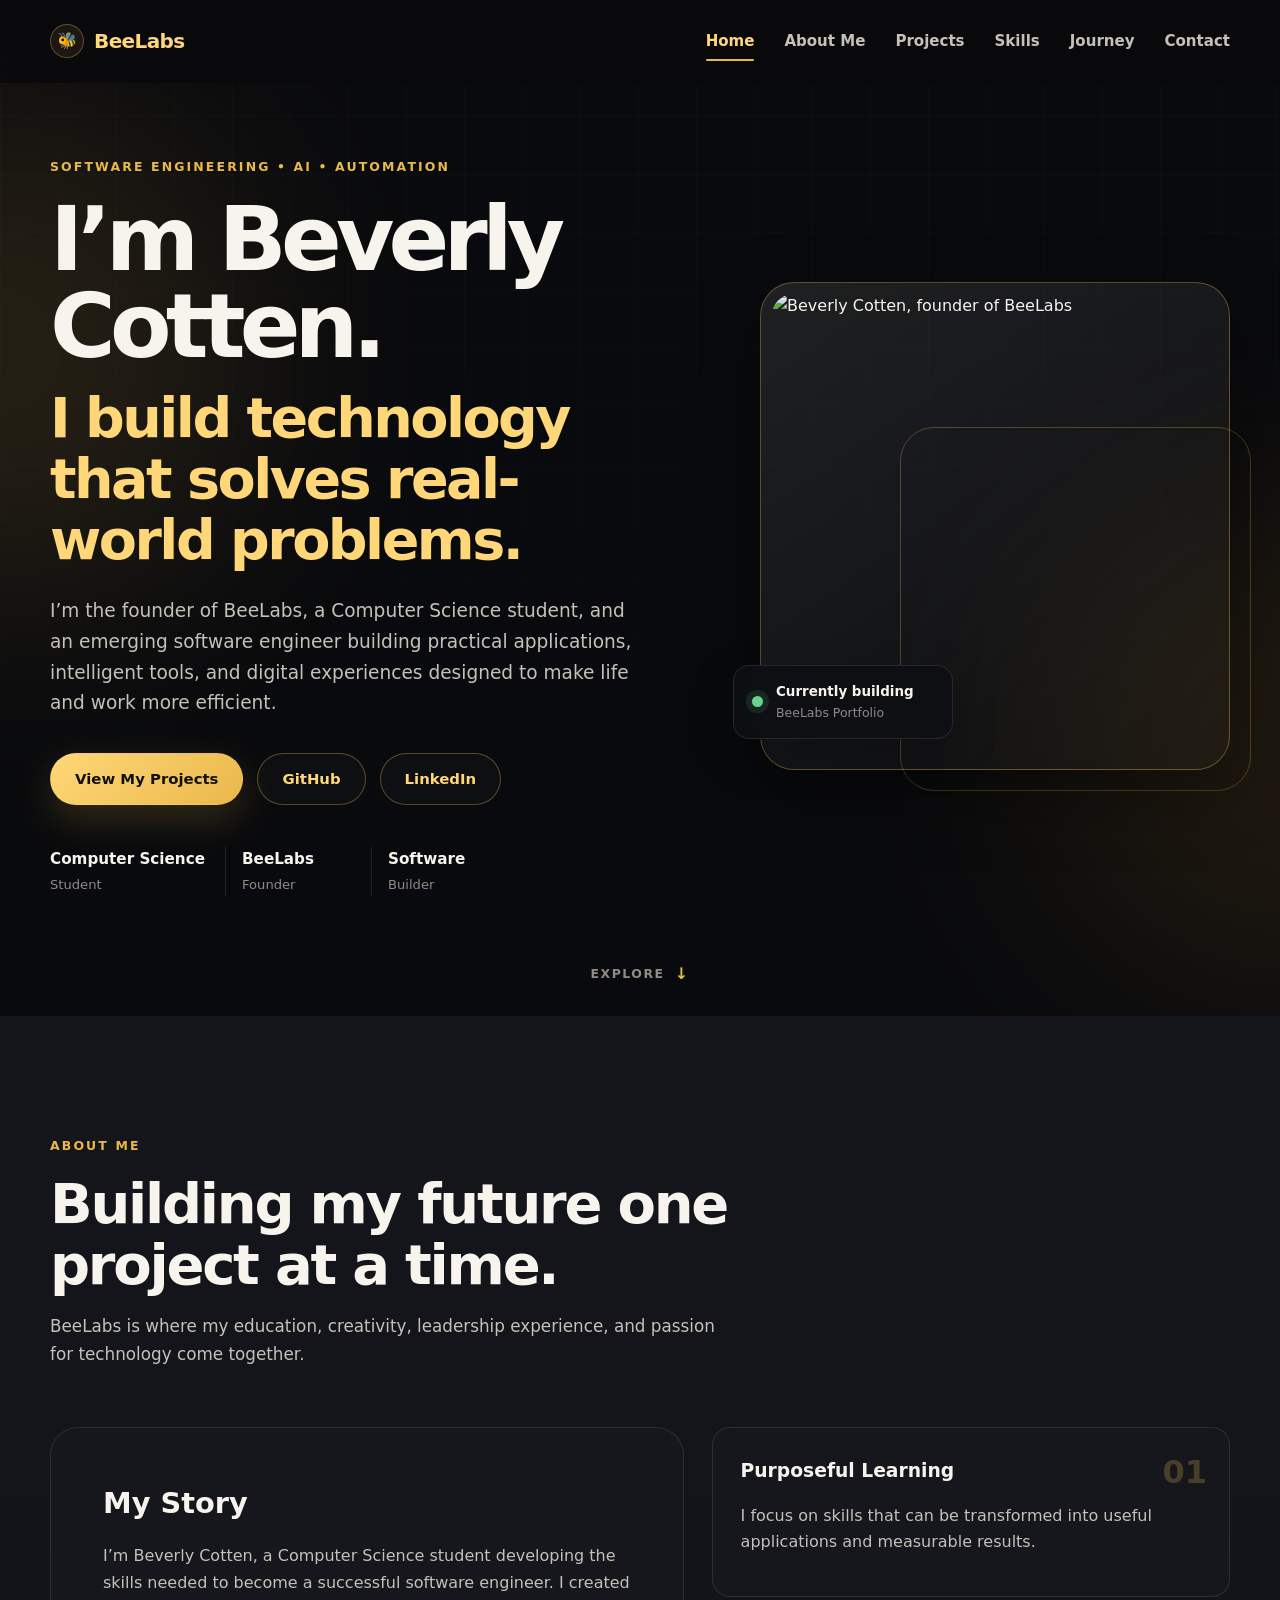
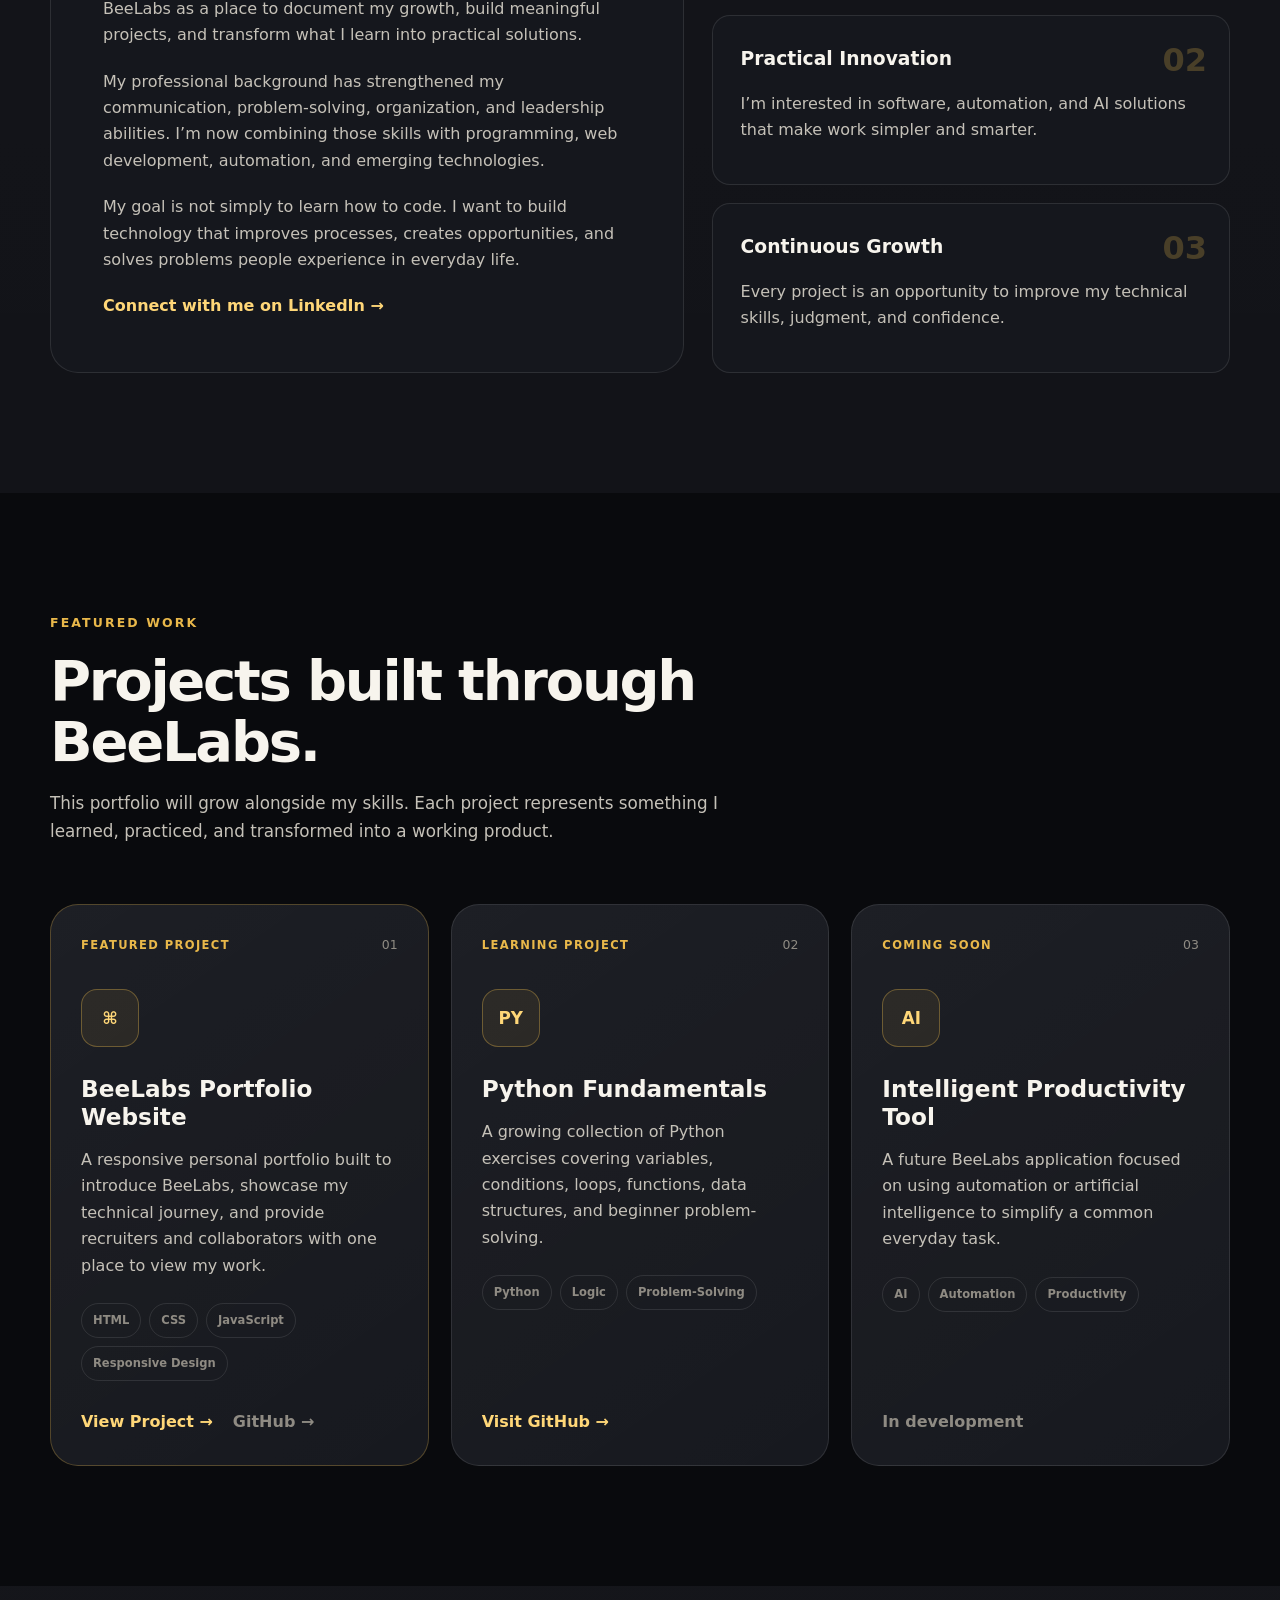
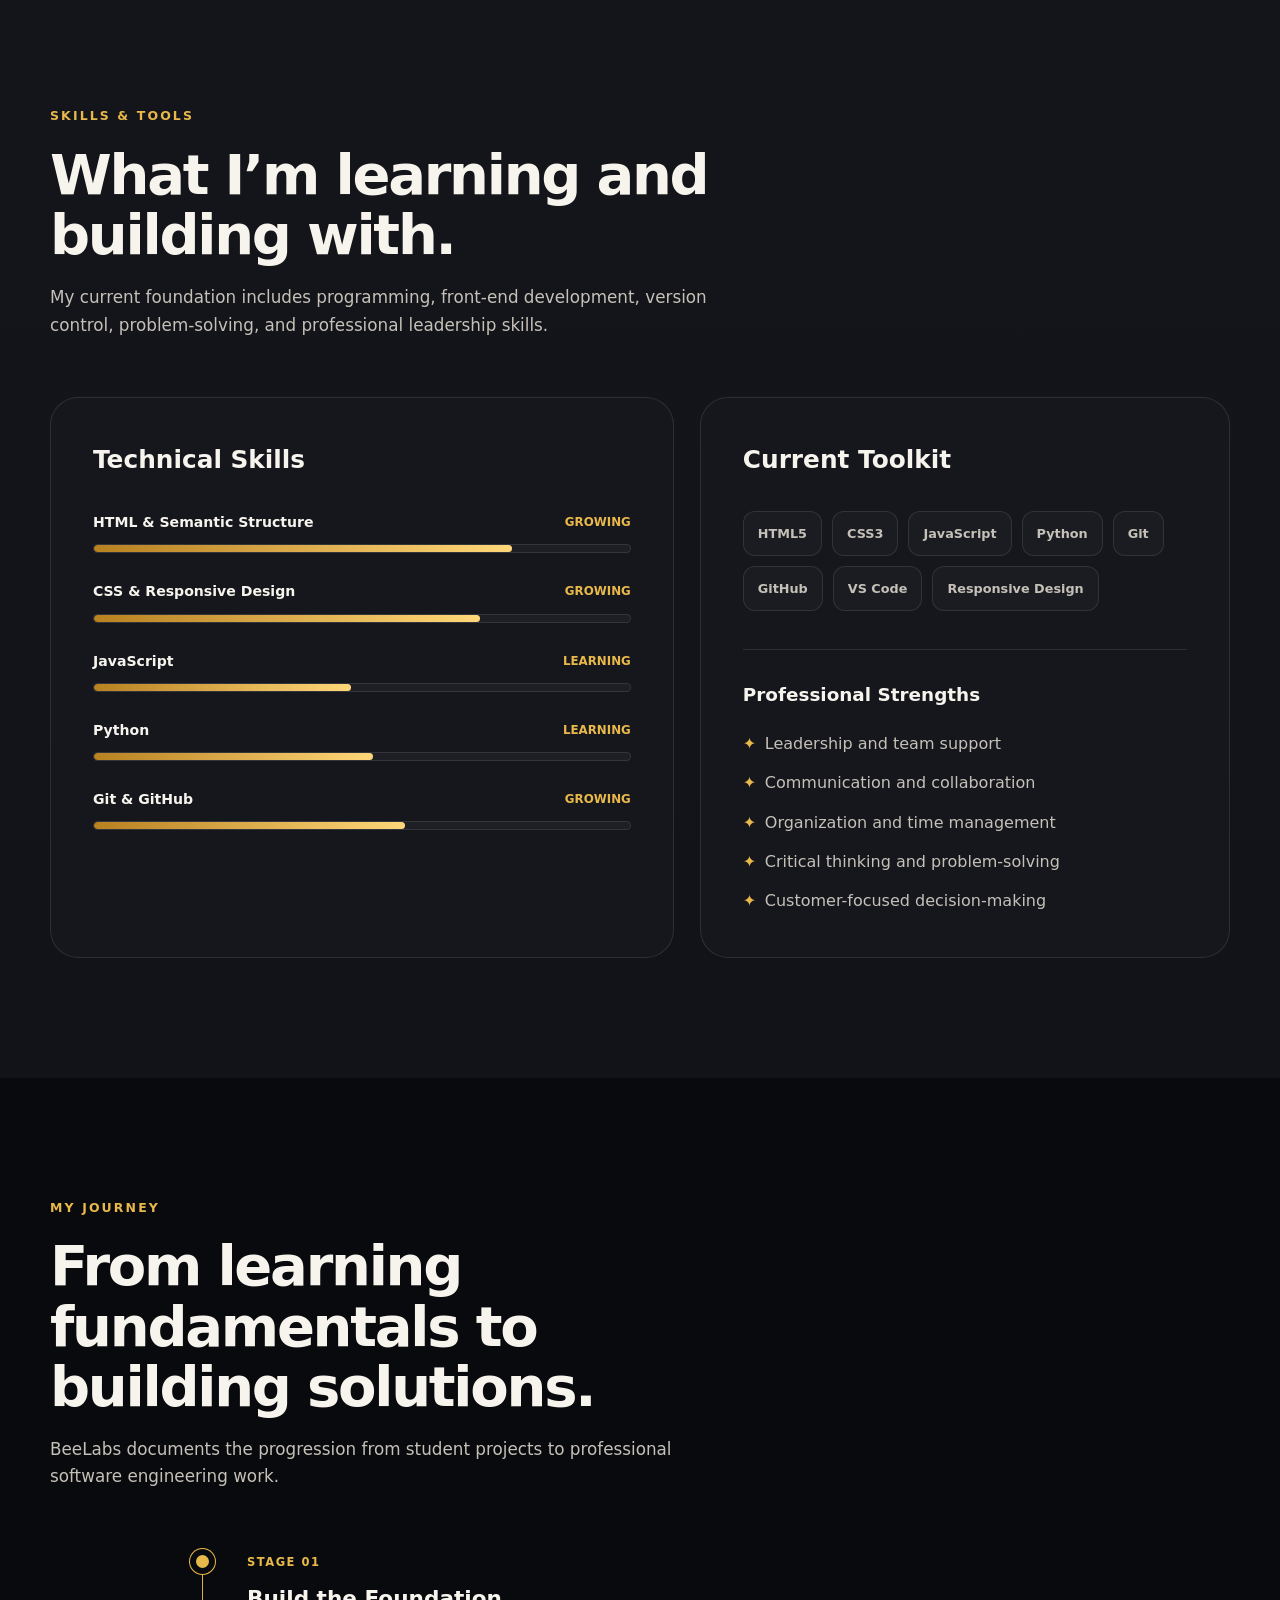
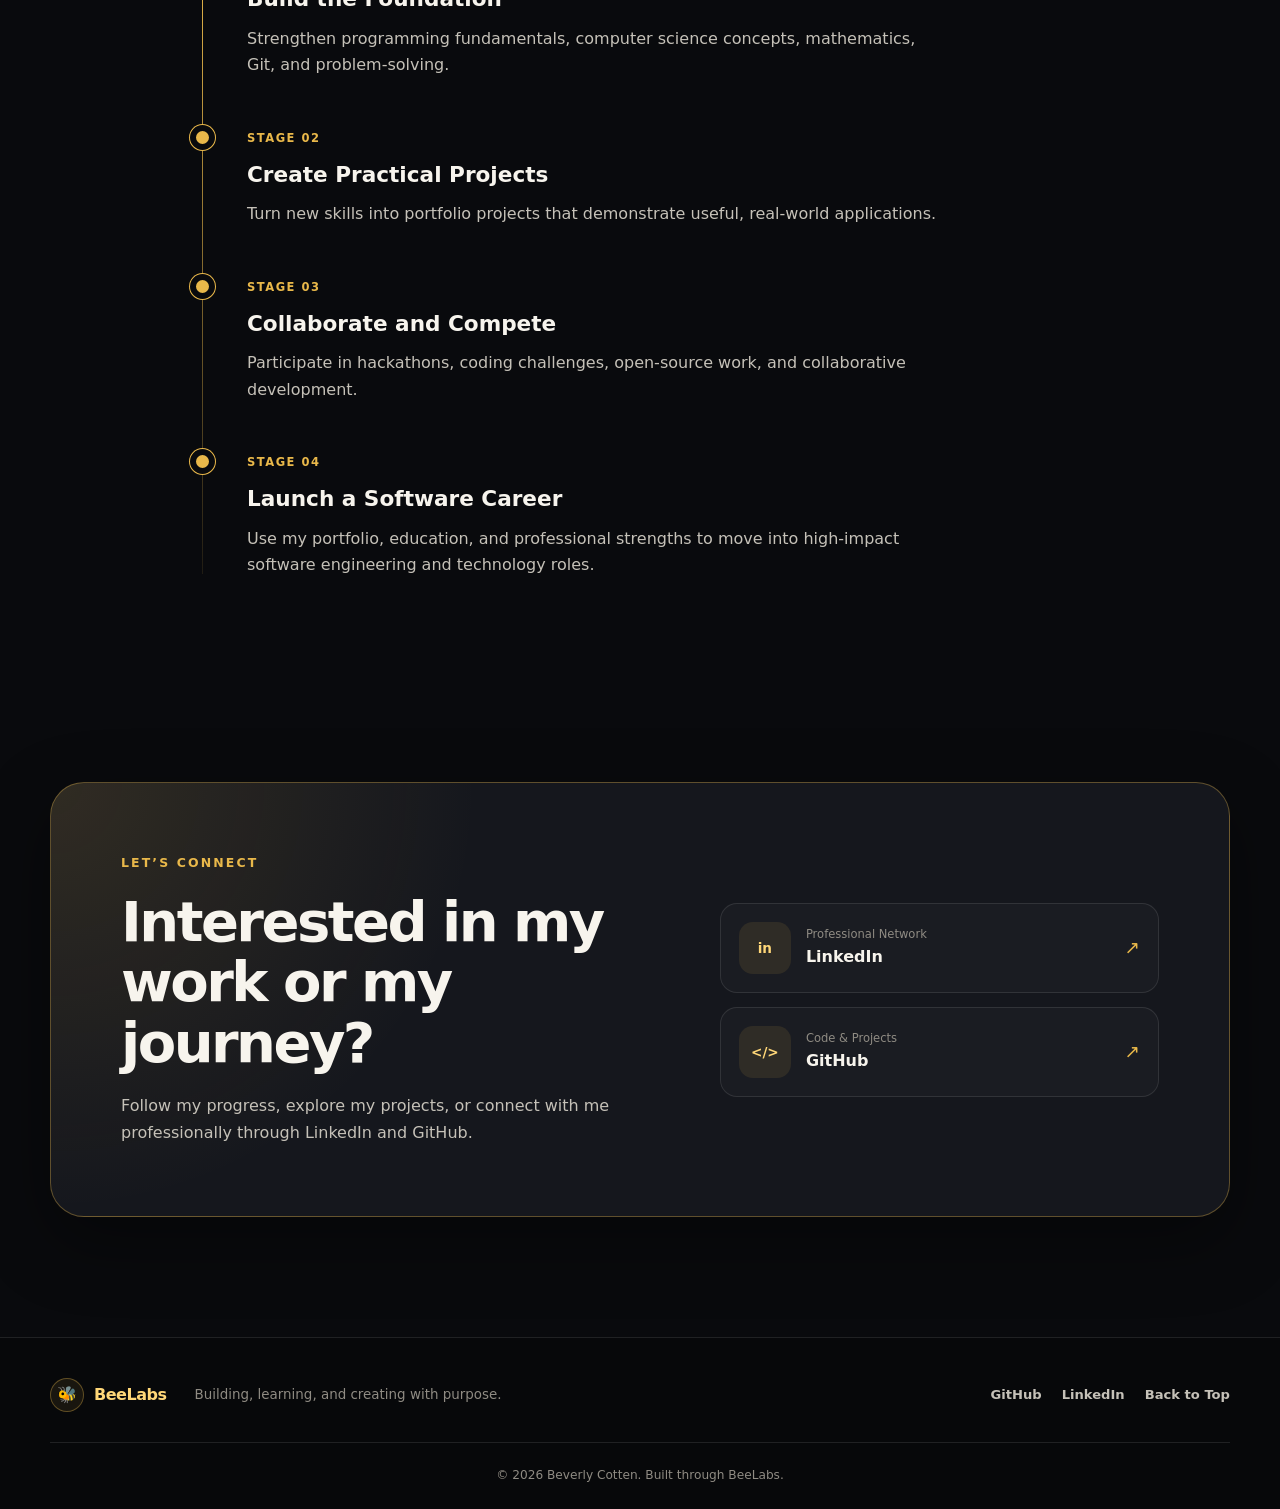
==== Projects/002-BeeLabs-Website/index.html @ f883bfc9 "Build BeeLabs portfolio website" ====
<!DOCTYPE html>
<html lang="en">
<head>
    <meta charset="UTF-8">

    <meta
        name="viewport"
        content="width=device-width, initial-scale=1.0"
    >

    <meta
        name="description"
        content="BeeLabs is the personal technology portfolio of Beverly Cotten, a Computer Science student building practical software, web applications, AI tools, and automation projects."
    >

    <title>BeeLabs | Beverly Cotten</title>

    <link rel="stylesheet" href="style.css">
</head>

<body>

    <!-- Navigation -->
    <header class="site-header">
        <nav class="navbar container" aria-label="Main navigation">

            <a href="#home" class="logo" aria-label="BeeLabs home">
                <span class="logo-icon">🐝</span>
                <span>BeeLabs</span>
            </a>

            <button
                class="menu-button"
                id="menuButton"
                type="button"
                aria-label="Open navigation menu"
                aria-expanded="false"
                aria-controls="navLinks"
            >
                <span></span>
                <span></span>
                <span></span>
            </button>

            <div class="nav-links" id="navLinks">
                <a href="#home">Home</a>
                <a href="#about">About Me</a>
                <a href="#projects">Projects</a>
                <a href="#skills">Skills</a>
                <a href="#journey">Journey</a>
                <a href="#contact">Contact</a>
            </div>

        </nav>
    </header>


    <main>

        <!-- Hero Section -->
        <section class="hero section" id="home">

            <div class="hero-glow hero-glow-one"></div>
            <div class="hero-glow hero-glow-two"></div>

            <div class="container hero-grid">

                <div class="hero-content reveal">

                    <p class="eyebrow">
                        Software Engineering • AI • Automation
                    </p>

                    <h1>
                        I’m Beverly Cotten.
                        <span>I build technology that solves real-world problems.</span>
                    </h1>

                    <p class="hero-description">
                        I’m the founder of BeeLabs, a Computer Science student,
                        and an emerging software engineer building practical
                        applications, intelligent tools, and digital experiences
                        designed to make life and work more efficient.
                    </p>

                    <div class="hero-buttons">

                        <a href="#projects" class="button button-primary">
                            View My Projects
                        </a>

                        <a
                            href="https://github.com/BevCotten"
                            class="button button-secondary"
                            target="_blank"
                            rel="noopener noreferrer"
                        >
                            GitHub
                        </a>

                        <a
                            href="https://www.linkedin.com/in/beverlycotten"
                            class="button button-secondary"
                            target="_blank"
                            rel="noopener noreferrer"
                        >
                            LinkedIn
                        </a>

                    </div>

                    <div class="hero-highlights">

                        <div class="highlight-item">
                            <strong>Computer Science</strong>
                            <span>Student</span>
                        </div>

                        <div class="highlight-item">
                            <strong>BeeLabs</strong>
                            <span>Founder</span>
                        </div>

                        <div class="highlight-item">
                            <strong>Software</strong>
                            <span>Builder</span>
                        </div>

                    </div>

                </div>


                <div class="hero-visual reveal">

                    <div class="image-frame">

                        <div class="image-accent"></div>

                        <img
                            src="images/beverly-beelabs.png.png"
                            alt="Beverly Cotten, founder of BeeLabs"
                        >

                        <div class="image-card">
                            <span class="status-dot"></span>

                            <div>
                                <strong>Currently building</strong>
                                <p>BeeLabs Portfolio</p>
                            </div>
                        </div>

                    </div>

                </div>

            </div>

            <a href="#about" class="scroll-indicator" aria-label="Scroll to About Me">
                <span>Explore</span>
                <span class="scroll-arrow">↓</span>
            </a>

        </section>


        <!-- About Section -->
        <section class="section section-alt" id="about">

            <div class="container">

                <div class="section-heading reveal">
                    <p class="eyebrow">About Me</p>

                    <h2>
                        Building my future one project at a time.
                    </h2>

                    <p>
                        BeeLabs is where my education, creativity, leadership
                        experience, and passion for technology come together.
                    </p>
                </div>


                <div class="about-grid">

                    <article class="about-card about-story reveal">

                        <h3>My Story</h3>

                        <p>
                            I’m Beverly Cotten, a Computer Science student
                            developing the skills needed to become a successful
                            software engineer. I created BeeLabs as a place to
                            document my growth, build meaningful projects, and
                            transform what I learn into practical solutions.
                        </p>

                        <p>
                            My professional background has strengthened my
                            communication, problem-solving, organization, and
                            leadership abilities. I’m now combining those skills
                            with programming, web development, automation, and
                            emerging technologies.
                        </p>

                        <p>
                            My goal is not simply to learn how to code. I want to
                            build technology that improves processes, creates
                            opportunities, and solves problems people experience
                            in everyday life.
                        </p>

                        <a
                            href="https://www.linkedin.com/in/beverlycotten"
                            target="_blank"
                            rel="noopener noreferrer"
                            class="text-link"
                        >
                            Connect with me on LinkedIn →
                        </a>

                    </article>


                    <div class="about-values">

                        <article class="value-card reveal">
                            <span class="card-number">01</span>
                            <h3>Purposeful Learning</h3>
                            <p>
                                I focus on skills that can be transformed into
                                useful applications and measurable results.
                            </p>
                        </article>

                        <article class="value-card reveal">
                            <span class="card-number">02</span>
                            <h3>Practical Innovation</h3>
                            <p>
                                I’m interested in software, automation, and AI
                                solutions that make work simpler and smarter.
                            </p>
                        </article>

                        <article class="value-card reveal">
                            <span class="card-number">03</span>
                            <h3>Continuous Growth</h3>
                            <p>
                                Every project is an opportunity to improve my
                                technical skills, judgment, and confidence.
                            </p>
                        </article>

                    </div>

                </div>

            </div>

        </section>


        <!-- Projects Section -->
        <section class="section" id="projects">

            <div class="container">

                <div class="section-heading reveal">
                    <p class="eyebrow">Featured Work</p>

                    <h2>Projects built through BeeLabs.</h2>

                    <p>
                        This portfolio will grow alongside my skills. Each project
                        represents something I learned, practiced, and transformed
                        into a working product.
                    </p>
                </div>


                <div class="projects-grid">

                    <article class="project-card featured-project reveal">

                        <div class="project-top">
                            <span class="project-label">Featured Project</span>
                            <span class="project-number">01</span>
                        </div>

                        <div class="project-icon">⌘</div>

                        <h3>BeeLabs Portfolio Website</h3>

                        <p>
                            A responsive personal portfolio built to introduce
                            BeeLabs, showcase my technical journey, and provide
                            recruiters and collaborators with one place to view
                            my work.
                        </p>

                        <div class="project-tags">
                            <span>HTML</span>
                            <span>CSS</span>
                            <span>JavaScript</span>
                            <span>Responsive Design</span>
                        </div>

                        <div class="project-links">
                            <a href="#home" class="text-link">
                                View Project →
                            </a>

                            <a
                                href="https://github.com/BevCotten"
                                target="_blank"
                                rel="noopener noreferrer"
                                class="text-link muted-link"
                            >
                                GitHub →
                            </a>
                        </div>

                    </article>


                    <article class="project-card reveal">

                        <div class="project-top">
                            <span class="project-label">Learning Project</span>
                            <span class="project-number">02</span>
                        </div>

                        <div class="project-icon">PY</div>

                        <h3>Python Fundamentals</h3>

                        <p>
                            A growing collection of Python exercises covering
                            variables, conditions, loops, functions, data
                            structures, and beginner problem-solving.
                        </p>

                        <div class="project-tags">
                            <span>Python</span>
                            <span>Logic</span>
                            <span>Problem-Solving</span>
                        </div>

                        <div class="project-links">
                            <a
                                href="https://github.com/BevCotten"
                                target="_blank"
                                rel="noopener noreferrer"
                                class="text-link"
                            >
                                Visit GitHub →
                            </a>
                        </div>

                    </article>


                    <article class="project-card coming-soon reveal">

                        <div class="project-top">
                            <span class="project-label">Coming Soon</span>
                            <span class="project-number">03</span>
                        </div>

                        <div class="project-icon">AI</div>

                        <h3>Intelligent Productivity Tool</h3>

                        <p>
                            A future BeeLabs application focused on using
                            automation or artificial intelligence to simplify a
                            common everyday task.
                        </p>

                        <div class="project-tags">
                            <span>AI</span>
                            <span>Automation</span>
                            <span>Productivity</span>
                        </div>

                        <div class="project-links">
                            <span class="text-link muted-link">
                                In development
                            </span>
                        </div>

                    </article>

                </div>

            </div>

        </section>


        <!-- Skills Section -->
        <section class="section section-alt" id="skills">

            <div class="container">

                <div class="section-heading reveal">
                    <p class="eyebrow">Skills & Tools</p>

                    <h2>What I’m learning and building with.</h2>

                    <p>
                        My current foundation includes programming, front-end
                        development, version control, problem-solving, and
                        professional leadership skills.
                    </p>
                </div>


                <div class="skills-layout">

                    <div class="skills-category reveal">
                        <h3>Technical Skills</h3>

                        <div class="skill-list">

                            <div class="skill-item">
                                <div class="skill-heading">
                                    <span>HTML & Semantic Structure</span>
                                    <span>Growing</span>
                                </div>
                                <div class="skill-bar">
                                    <span style="width: 78%;"></span>
                                </div>
                            </div>

                            <div class="skill-item">
                                <div class="skill-heading">
                                    <span>CSS & Responsive Design</span>
                                    <span>Growing</span>
                                </div>
                                <div class="skill-bar">
                                    <span style="width: 72%;"></span>
                                </div>
                            </div>

                            <div class="skill-item">
                                <div class="skill-heading">
                                    <span>JavaScript</span>
                                    <span>Learning</span>
                                </div>
                                <div class="skill-bar">
                                    <span style="width: 48%;"></span>
                                </div>
                            </div>

                            <div class="skill-item">
                                <div class="skill-heading">
                                    <span>Python</span>
                                    <span>Learning</span>
                                </div>
                                <div class="skill-bar">
                                    <span style="width: 52%;"></span>
                                </div>
                            </div>

                            <div class="skill-item">
                                <div class="skill-heading">
                                    <span>Git & GitHub</span>
                                    <span>Growing</span>
                                </div>
                                <div class="skill-bar">
                                    <span style="width: 58%;"></span>
                                </div>
                            </div>

                        </div>
                    </div>


                    <div class="tools-panel reveal">

                        <h3>Current Toolkit</h3>

                        <div class="tools-grid">
                            <div class="tool-chip">HTML5</div>
                            <div class="tool-chip">CSS3</div>
                            <div class="tool-chip">JavaScript</div>
                            <div class="tool-chip">Python</div>
                            <div class="tool-chip">Git</div>
                            <div class="tool-chip">GitHub</div>
                            <div class="tool-chip">VS Code</div>
                            <div class="tool-chip">Responsive Design</div>
                        </div>

                        <div class="professional-skills">
                            <h3>Professional Strengths</h3>

                            <ul>
                                <li>Leadership and team support</li>
                                <li>Communication and collaboration</li>
                                <li>Organization and time management</li>
                                <li>Critical thinking and problem-solving</li>
                                <li>Customer-focused decision-making</li>
                            </ul>
                        </div>

                    </div>

                </div>

            </div>

        </section>


        <!-- Journey Section -->
        <section class="section" id="journey">

            <div class="container">

                <div class="section-heading reveal">
                    <p class="eyebrow">My Journey</p>

                    <h2>From learning fundamentals to building solutions.</h2>

                    <p>
                        BeeLabs documents the progression from student projects
                        to professional software engineering work.
                    </p>
                </div>


                <div class="timeline">

                    <article class="timeline-item reveal">
                        <div class="timeline-marker"></div>

                        <div class="timeline-content">
                            <span class="timeline-stage">Stage 01</span>
                            <h3>Build the Foundation</h3>
                            <p>
                                Strengthen programming fundamentals, computer
                                science concepts, mathematics, Git, and
                                problem-solving.
                            </p>
                        </div>
                    </article>


                    <article class="timeline-item reveal">
                        <div class="timeline-marker"></div>

                        <div class="timeline-content">
                            <span class="timeline-stage">Stage 02</span>
                            <h3>Create Practical Projects</h3>
                            <p>
                                Turn new skills into portfolio projects that
                                demonstrate useful, real-world applications.
                            </p>
                        </div>
                    </article>


                    <article class="timeline-item reveal">
                        <div class="timeline-marker"></div>

                        <div class="timeline-content">
                            <span class="timeline-stage">Stage 03</span>
                            <h3>Collaborate and Compete</h3>
                            <p>
                                Participate in hackathons, coding challenges,
                                open-source work, and collaborative development.
                            </p>
                        </div>
                    </article>


                    <article class="timeline-item reveal">
                        <div class="timeline-marker"></div>

                        <div class="timeline-content">
                            <span class="timeline-stage">Stage 04</span>
                            <h3>Launch a Software Career</h3>
                            <p>
                                Use my portfolio, education, and professional
                                strengths to move into high-impact software
                                engineering and technology roles.
                            </p>
                        </div>
                    </article>

                </div>

            </div>

        </section>


        <!-- Contact Section -->
        <section class="section contact-section" id="contact">

            <div class="container">

                <div class="contact-card reveal">

                    <div class="contact-copy">
                        <p class="eyebrow">Let’s Connect</p>

                        <h2>
                            Interested in my work or my journey?
                        </h2>

                        <p>
                            Follow my progress, explore my projects, or connect
                            with me professionally through LinkedIn and GitHub.
                        </p>
                    </div>


                    <div class="contact-actions">

                        <a
                            href="https://www.linkedin.com/in/beverlycotten"
                            target="_blank"
                            rel="noopener noreferrer"
                            class="social-card"
                        >
                            <div class="social-icon">in</div>

                            <div>
                                <span>Professional Network</span>
                                <strong>LinkedIn</strong>
                            </div>

                            <span class="social-arrow">↗</span>
                        </a>


                        <a
                            href="https://github.com/BevCotten"
                            target="_blank"
                            rel="noopener noreferrer"
                            class="social-card"
                        >
                            <div class="social-icon">&lt;/&gt;</div>

                            <div>
                                <span>Code & Projects</span>
                                <strong>GitHub</strong>
                            </div>

                            <span class="social-arrow">↗</span>
                        </a>

                    </div>

                </div>

            </div>

        </section>

    </main>


    <!-- Footer -->
    <footer class="site-footer">

        <div class="container footer-content">

            <a href="#home" class="logo footer-logo">
                <span class="logo-icon">🐝</span>
                <span>BeeLabs</span>
            </a>

            <p>
                Building, learning, and creating with purpose.
            </p>

            <div class="footer-links">

                <a
                    href="https://github.com/BevCotten"
                    target="_blank"
                    rel="noopener noreferrer"
                >
                    GitHub
                </a>

                <a
                    href="https://www.linkedin.com/in/beverlycotten"
                    target="_blank"
                    rel="noopener noreferrer"
                >
                    LinkedIn
                </a>

                <a href="#home">
                    Back to Top
                </a>

            </div>

        </div>

        <div class="container footer-bottom">
            <p>
                © <span id="currentYear"></span> Beverly Cotten. Built through BeeLabs.
            </p>
        </div>

    </footer>


    <script src="script.js"></script>

</body>
</html>
---- Projects/002-BeeLabs-Website/style.css ----
/* =========================================
   BeeLabs Website
   Beverly Cotten
========================================= */


/* ---------- Variables ---------- */

:root {
    --background: #090a0d;
    --background-soft: #101116;
    --background-card: #15171d;
    --background-card-light: #1b1d24;

    --text: #f7f4ed;
    --text-soft: #c5c1b8;
    --text-muted: #8f8b83;

    --gold: #e9b84a;
    --gold-light: #ffd778;
    --gold-dark: #b98120;

    --border: rgba(255, 255, 255, 0.1);
    --border-gold: rgba(233, 184, 74, 0.35);

    --shadow: 0 24px 70px rgba(0, 0, 0, 0.38);
    --shadow-soft: 0 16px 45px rgba(0, 0, 0, 0.22);

    --container: 1180px;
    --header-height: 82px;

    --radius-large: 28px;
    --radius-medium: 18px;
    --radius-small: 12px;

    --transition: 220ms ease;
}


/* ---------- Reset ---------- */

* {
    box-sizing: border-box;
    margin: 0;
    padding: 0;
}

html {
    scroll-behavior: smooth;
    scroll-padding-top: 100px;
}

body {
    min-height: 100vh;
    overflow-x: hidden;
    background: var(--background);
    color: var(--text);
    font-family:
        Inter,
        ui-sans-serif,
        system-ui,
        -apple-system,
        BlinkMacSystemFont,
        "Segoe UI",
        sans-serif;
    line-height: 1.65;
}

img {
    display: block;
    max-width: 100%;
}

a {
    color: inherit;
    text-decoration: none;
}

button,
input,
textarea {
    font: inherit;
}

button {
    border: 0;
}

ul {
    list-style: none;
}

::selection {
    background: var(--gold);
    color: #090a0d;
}


/* ---------- Reusable Layout ---------- */

.container {
    width: min(calc(100% - 40px), var(--container));
    margin-inline: auto;
}

.section {
    position: relative;
    padding: 120px 0;
}

.section-alt {
    background:
        linear-gradient(
            180deg,
            rgba(255, 255, 255, 0.018),
            rgba(255, 255, 255, 0.006)
        ),
        var(--background-soft);
}

.section-heading {
    max-width: 760px;
    margin-bottom: 58px;
}

.section-heading h2 {
    max-width: 720px;
    margin-bottom: 18px;
    font-size: clamp(2rem, 5vw, 3.5rem);
    line-height: 1.08;
    letter-spacing: -0.04em;
}

.section-heading > p:last-child {
    max-width: 680px;
    color: var(--text-soft);
    font-size: 1.05rem;
}

.eyebrow {
    margin-bottom: 18px;
    color: var(--gold);
    font-size: 0.78rem;
    font-weight: 800;
    letter-spacing: 0.17em;
    text-transform: uppercase;
}


/* ---------- Header and Navigation ---------- */

.site-header {
    position: fixed;
    z-index: 1000;
    top: 0;
    left: 0;
    width: 100%;
    border-bottom: 1px solid transparent;
    background: rgba(9, 10, 13, 0.78);
    backdrop-filter: blur(18px);
    transition:
        background var(--transition),
        border-color var(--transition),
        box-shadow var(--transition);
}

.site-header.scrolled {
    border-color: var(--border);
    background: rgba(9, 10, 13, 0.94);
    box-shadow: 0 10px 40px rgba(0, 0, 0, 0.25);
}

.navbar {
    display: flex;
    align-items: center;
    justify-content: space-between;
    min-height: var(--header-height);
}

.logo {
    display: inline-flex;
    align-items: center;
    gap: 10px;
    color: var(--gold-light);
    font-size: 1.25rem;
    font-weight: 850;
    letter-spacing: -0.03em;
}

.logo-icon {
    display: grid;
    width: 34px;
    height: 34px;
    place-items: center;
    border: 1px solid var(--border-gold);
    border-radius: 50%;
    background: rgba(233, 184, 74, 0.08);
    font-size: 1rem;
}

.nav-links {
    display: flex;
    align-items: center;
    gap: 30px;
}

.nav-links a {
    position: relative;
    color: var(--text-soft);
    font-size: 0.94rem;
    font-weight: 650;
    transition: color var(--transition);
}

.nav-links a::after {
    position: absolute;
    right: 0;
    bottom: -8px;
    left: 0;
    width: 0;
    height: 2px;
    margin: auto;
    border-radius: 10px;
    background: var(--gold);
    content: "";
    transition: width var(--transition);
}

.nav-links a:hover,
.nav-links a.active {
    color: var(--gold-light);
}

.nav-links a:hover::after,
.nav-links a.active::after {
    width: 100%;
}

.menu-button {
    display: none;
    width: 44px;
    height: 44px;
    cursor: pointer;
    border: 1px solid var(--border);
    border-radius: 12px;
    background: var(--background-card);
}

.menu-button span {
    display: block;
    width: 20px;
    height: 2px;
    margin: 5px auto;
    border-radius: 3px;
    background: var(--text);
    transition:
        transform var(--transition),
        opacity var(--transition);
}

.menu-button.open span:nth-child(1) {
    transform: translateY(7px) rotate(45deg);
}

.menu-button.open span:nth-child(2) {
    opacity: 0;
}

.menu-button.open span:nth-child(3) {
    transform: translateY(-7px) rotate(-45deg);
}


/* ---------- Hero ---------- */

.hero {
    display: grid;
    min-height: 100vh;
    padding-top: calc(var(--header-height) + 75px);
    overflow: hidden;
    align-items: center;
}

.hero::before {
    position: absolute;
    inset: 0;
    z-index: -2;
    background:
        linear-gradient(
            rgba(255, 255, 255, 0.022) 1px,
            transparent 1px
        ),
        linear-gradient(
            90deg,
            rgba(255, 255, 255, 0.022) 1px,
            transparent 1px
        );
    background-size: 58px 58px;
    content: "";
    mask-image: linear-gradient(
        to bottom,
        black,
        transparent 88%
    );
}

.hero-glow {
    position: absolute;
    z-index: -1;
    width: 500px;
    height: 500px;
    border-radius: 50%;
    filter: blur(110px);
    opacity: 0.12;
    pointer-events: none;
}

.hero-glow-one {
    top: 10%;
    left: -250px;
    background: var(--gold);
}

.hero-glow-two {
    right: -260px;
    bottom: 2%;
    background: var(--gold-dark);
}

.hero-grid {
    display: grid;
    grid-template-columns: minmax(0, 1.08fr) minmax(350px, 0.92fr);
    gap: 72px;
    align-items: center;
}

.hero-content h1 {
    max-width: 790px;
    margin-bottom: 26px;
    font-size: clamp(3rem, 7vw, 5.8rem);
    line-height: 0.98;
    letter-spacing: -0.065em;
}

.hero-content h1 span {
    display: block;
    margin-top: 16px;
    color: var(--gold-light);
    font-size: 0.62em;
    line-height: 1.1;
    letter-spacing: -0.045em;
}

.hero-description {
    max-width: 720px;
    margin-bottom: 34px;
    color: var(--text-soft);
    font-size: clamp(1rem, 2vw, 1.16rem);
}

.hero-buttons {
    display: flex;
    flex-wrap: wrap;
    gap: 14px;
    margin-bottom: 42px;
}

.button {
    display: inline-flex;
    min-height: 52px;
    align-items: center;
    justify-content: center;
    padding: 0 24px;
    border: 1px solid transparent;
    border-radius: 999px;
    font-size: 0.93rem;
    font-weight: 800;
    transition:
        transform var(--transition),
        background var(--transition),
        border-color var(--transition),
        color var(--transition),
        box-shadow var(--transition);
}

.button:hover {
    transform: translateY(-3px);
}

.button-primary {
    background: linear-gradient(
        135deg,
        var(--gold-light),
        var(--gold)
    );
    color: #12100b;
    box-shadow: 0 14px 40px rgba(233, 184, 74, 0.2);
}

.button-primary:hover {
    box-shadow: 0 18px 48px rgba(233, 184, 74, 0.28);
}

.button-secondary {
    border-color: var(--border-gold);
    background: rgba(255, 255, 255, 0.025);
    color: var(--gold-light);
}

.button-secondary:hover {
    border-color: var(--gold);
    background: rgba(233, 184, 74, 0.1);
}

.hero-highlights {
    display: flex;
    flex-wrap: wrap;
    gap: 16px;
}

.highlight-item {
    min-width: 130px;
    padding-right: 20px;
    border-right: 1px solid var(--border);
}

.highlight-item:last-child {
    border-right: 0;
}

.highlight-item strong,
.highlight-item span {
    display: block;
}

.highlight-item strong {
    font-size: 0.95rem;
}

.highlight-item span {
    margin-top: 2px;
    color: var(--text-muted);
    font-size: 0.82rem;
}

.hero-visual {
    display: flex;
    justify-content: flex-end;
}

.image-frame {
    position: relative;
    width: min(100%, 470px);
    padding: 10px;
    border: 1px solid var(--border-gold);
    border-radius: 34px;
    background:
        linear-gradient(
            145deg,
            rgba(255, 255, 255, 0.09),
            rgba(255, 255, 255, 0.015)
        );
    box-shadow: var(--shadow);
}

.image-frame img {
    width: 100%;
    aspect-ratio: 1 / 1.04;
    border-radius: 25px;
    object-fit: cover;
    object-position: center top;
}

.image-accent {
    position: absolute;
    z-index: -1;
    right: -22px;
    bottom: -22px;
    width: 75%;
    height: 75%;
    border: 1px solid rgba(233, 184, 74, 0.28);
    border-radius: 34px;
}

.image-card {
    position: absolute;
    bottom: 30px;
    left: -28px;
    display: flex;
    min-width: 220px;
    align-items: center;
    gap: 13px;
    padding: 15px 18px;
    border: 1px solid var(--border);
    border-radius: 16px;
    background: rgba(15, 16, 20, 0.92);
    box-shadow: var(--shadow-soft);
    backdrop-filter: blur(12px);
}

.image-card strong,
.image-card p {
    display: block;
}

.image-card strong {
    font-size: 0.84rem;
}

.image-card p {
    color: var(--text-muted);
    font-size: 0.78rem;
}

.status-dot {
    width: 11px;
    height: 11px;
    flex: 0 0 11px;
    border-radius: 50%;
    background: #68d391;
    box-shadow: 0 0 0 6px rgba(104, 211, 145, 0.12);
}

.scroll-indicator {
    position: absolute;
    bottom: 28px;
    left: 50%;
    display: flex;
    align-items: center;
    gap: 10px;
    color: var(--text-muted);
    font-size: 0.78rem;
    font-weight: 750;
    letter-spacing: 0.12em;
    text-transform: uppercase;
    transform: translateX(-50%);
}

.scroll-arrow {
    color: var(--gold);
    font-size: 1rem;
    animation: bounce 1.8s infinite;
}


/* ---------- About ---------- */

.about-grid {
    display: grid;
    grid-template-columns: minmax(0, 1.1fr) minmax(320px, 0.9fr);
    gap: 28px;
}

.about-card,
.value-card {
    border: 1px solid var(--border);
    background: var(--background-card);
}

.about-story {
    padding: clamp(30px, 5vw, 52px);
    border-radius: var(--radius-large);
}

.about-story h3,
.value-card h3 {
    margin-bottom: 16px;
}

.about-story h3 {
    font-size: 1.8rem;
}

.about-story p {
    margin-bottom: 20px;
    color: var(--text-soft);
}

.text-link {
    display: inline-flex;
    color: var(--gold-light);
    font-weight: 800;
    transition:
        color var(--transition),
        transform var(--transition);
}

.text-link:hover {
    color: var(--gold);
    transform: translateX(4px);
}

.muted-link {
    color: var(--text-muted);
}

.about-values {
    display: grid;
    gap: 18px;
}

.value-card {
    position: relative;
    padding: 28px;
    overflow: hidden;
    border-radius: var(--radius-medium);
    transition:
        transform var(--transition),
        border-color var(--transition),
        background var(--transition);
}

.value-card:hover {
    border-color: var(--border-gold);
    background: var(--background-card-light);
    transform: translateY(-4px);
}

.value-card p {
    max-width: 480px;
    color: var(--text-soft);
}

.card-number {
    position: absolute;
    top: 18px;
    right: 22px;
    color: rgba(233, 184, 74, 0.25);
    font-size: 2rem;
    font-weight: 900;
}


/* ---------- Projects ---------- */

.projects-grid {
    display: grid;
    grid-template-columns: repeat(3, minmax(0, 1fr));
    gap: 22px;
}

.project-card {
    display: flex;
    min-height: 430px;
    flex-direction: column;
    padding: 30px;
    border: 1px solid var(--border);
    border-radius: var(--radius-large);
    background:
        linear-gradient(
            145deg,
            rgba(255, 255, 255, 0.035),
            rgba(255, 255, 255, 0.008)
        ),
        var(--background-card);
    transition:
        transform var(--transition),
        border-color var(--transition),
        box-shadow var(--transition);
}

.project-card:hover {
    border-color: var(--border-gold);
    box-shadow: var(--shadow-soft);
    transform: translateY(-7px);
}

.featured-project {
    border-color: rgba(233, 184, 74, 0.28);
}

.coming-soon {
    opacity: 0.88;
}

.project-top {
    display: flex;
    align-items: center;
    justify-content: space-between;
    margin-bottom: 34px;
}

.project-label {
    color: var(--gold);
    font-size: 0.72rem;
    font-weight: 850;
    letter-spacing: 0.12em;
    text-transform: uppercase;
}

.project-number {
    color: var(--text-muted);
    font-size: 0.78rem;
}

.project-icon {
    display: grid;
    width: 58px;
    height: 58px;
    margin-bottom: 28px;
    place-items: center;
    border: 1px solid var(--border-gold);
    border-radius: 16px;
    background: rgba(233, 184, 74, 0.08);
    color: var(--gold-light);
    font-size: 1.05rem;
    font-weight: 900;
}

.project-card h3 {
    margin-bottom: 16px;
    font-size: 1.45rem;
    line-height: 1.2;
}

.project-card > p {
    margin-bottom: 24px;
    color: var(--text-soft);
}

.project-tags {
    display: flex;
    flex-wrap: wrap;
    gap: 8px;
    margin-bottom: 28px;
}

.project-tags span {
    padding: 7px 11px;
    border: 1px solid var(--border);
    border-radius: 999px;
    color: var(--text-muted);
    font-size: 0.72rem;
    font-weight: 700;
}

.project-links {
    display: flex;
    flex-wrap: wrap;
    gap: 20px;
    margin-top: auto;
}


/* ---------- Skills ---------- */

.skills-layout {
    display: grid;
    grid-template-columns: minmax(0, 1fr) minmax(320px, 0.85fr);
    gap: 26px;
}

.skills-category,
.tools-panel {
    padding: clamp(28px, 5vw, 42px);
    border: 1px solid var(--border);
    border-radius: var(--radius-large);
    background: var(--background-card);
}

.skills-category h3,
.tools-panel h3 {
    margin-bottom: 30px;
    font-size: 1.55rem;
}

.skill-list {
    display: grid;
    gap: 27px;
}

.skill-heading {
    display: flex;
    align-items: center;
    justify-content: space-between;
    gap: 20px;
    margin-bottom: 10px;
    font-size: 0.88rem;
    font-weight: 700;
}

.skill-heading span:last-child {
    color: var(--gold);
    font-size: 0.74rem;
    text-transform: uppercase;
}

.skill-bar {
    height: 9px;
    overflow: hidden;
    border: 1px solid var(--border);
    border-radius: 999px;
    background: rgba(255, 255, 255, 0.035);
}

.skill-bar span {
    display: block;
    width: 0;
    height: 100%;
    border-radius: inherit;
    background: linear-gradient(
        90deg,
        var(--gold-dark),
        var(--gold-light)
    );
    transition: width 1.1s ease;
}

.tools-grid {
    display: flex;
    flex-wrap: wrap;
    gap: 10px;
    margin-bottom: 38px;
}

.tool-chip {
    padding: 11px 14px;
    border: 1px solid var(--border);
    border-radius: 12px;
    background: rgba(255, 255, 255, 0.025);
    color: var(--text-soft);
    font-size: 0.8rem;
    font-weight: 750;
}

.professional-skills {
    padding-top: 30px;
    border-top: 1px solid var(--border);
}

.professional-skills h3 {
    margin-bottom: 20px;
    font-size: 1.15rem;
}

.professional-skills ul {
    display: grid;
    gap: 13px;
}

.professional-skills li {
    position: relative;
    padding-left: 22px;
    color: var(--text-soft);
}

.professional-skills li::before {
    position: absolute;
    top: 0;
    left: 0;
    color: var(--gold);
    content: "✦";
}


/* ---------- Timeline ---------- */

.timeline {
    position: relative;
    max-width: 900px;
    margin-inline: auto;
}

.timeline::before {
    position: absolute;
    top: 8px;
    bottom: 8px;
    left: 12px;
    width: 1px;
    background: linear-gradient(
        var(--gold),
        rgba(233, 184, 74, 0.1)
    );
    content: "";
}

.timeline-item {
    position: relative;
    display: grid;
    grid-template-columns: 25px 1fr;
    gap: 28px;
    padding-bottom: 42px;
}

.timeline-item:last-child {
    padding-bottom: 0;
}

.timeline-marker {
    position: relative;
    z-index: 2;
    width: 25px;
    height: 25px;
    border: 6px solid var(--background);
    border-radius: 50%;
    background: var(--gold);
    box-shadow: 0 0 0 1px var(--gold);
}

.timeline-content {
    padding: 4px 0 4px 4px;
}

.timeline-stage {
    display: block;
    margin-bottom: 9px;
    color: var(--gold);
    font-size: 0.72rem;
    font-weight: 850;
    letter-spacing: 0.13em;
    text-transform: uppercase;
}

.timeline-content h3 {
    margin-bottom: 9px;
    font-size: 1.35rem;
}

.timeline-content p {
    max-width: 690px;
    color: var(--text-soft);
}


/* ---------- Contact ---------- */

.contact-section {
    padding-top: 80px;
}

.contact-card {
    display: grid;
    grid-template-columns: minmax(0, 1fr) minmax(340px, 0.8fr);
    gap: 50px;
    padding: clamp(34px, 7vw, 70px);
    border: 1px solid var(--border-gold);
    border-radius: 34px;
    background:
        radial-gradient(
            circle at top left,
            rgba(233, 184, 74, 0.13),
            transparent 34%
        ),
        var(--background-card);
    box-shadow: var(--shadow);
}

.contact-copy h2 {
    max-width: 640px;
    margin-bottom: 20px;
    font-size: clamp(2rem, 5vw, 3.5rem);
    line-height: 1.08;
    letter-spacing: -0.045em;
}

.contact-copy > p:last-child {
    max-width: 620px;
    color: var(--text-soft);
}

.contact-actions {
    display: grid;
    gap: 14px;
    align-content: center;
}

.social-card {
    display: grid;
    grid-template-columns: 52px 1fr auto;
    align-items: center;
    gap: 15px;
    padding: 18px;
    border: 1px solid var(--border);
    border-radius: 17px;
    background: rgba(255, 255, 255, 0.025);
    transition:
        transform var(--transition),
        border-color var(--transition),
        background var(--transition);
}

.social-card:hover {
    border-color: var(--border-gold);
    background: rgba(233, 184, 74, 0.065);
    transform: translateX(5px);
}

.social-icon {
    display: grid;
    width: 52px;
    height: 52px;
    place-items: center;
    border-radius: 14px;
    background: rgba(233, 184, 74, 0.1);
    color: var(--gold-light);
    font-size: 0.85rem;
    font-weight: 900;
}

.social-card span,
.social-card strong {
    display: block;
}

.social-card div:nth-child(2) span {
    color: var(--text-muted);
    font-size: 0.72rem;
}

.social-card div:nth-child(2) strong {
    font-size: 1rem;
}

.social-arrow {
    color: var(--gold);
    font-size: 1.15rem;
}


/* ---------- Footer ---------- */

.site-footer {
    padding: 40px 0 24px;
    border-top: 1px solid var(--border);
    background: #07080a;
}

.footer-content {
    display: grid;
    grid-template-columns: auto 1fr auto;
    align-items: center;
    gap: 28px;
    padding-bottom: 30px;
}

.footer-logo {
    font-size: 1rem;
}

.footer-content > p {
    color: var(--text-muted);
    font-size: 0.84rem;
}

.footer-links {
    display: flex;
    flex-wrap: wrap;
    gap: 20px;
}

.footer-links a {
    color: var(--text-soft);
    font-size: 0.82rem;
    font-weight: 700;
    transition: color var(--transition);
}

.footer-links a:hover {
    color: var(--gold);
}

.footer-bottom {
    padding-top: 22px;
    border-top: 1px solid var(--border);
    color: var(--text-muted);
    font-size: 0.76rem;
    text-align: center;
}


/* ---------- Reveal Animation ---------- */

.reveal {
    opacity: 0;
    transform: translateY(28px);
    transition:
        opacity 700ms ease,
        transform 700ms ease;
}

.reveal.visible {
    opacity: 1;
    transform: translateY(0);
}


/* ---------- Animations ---------- */

@keyframes bounce {
    0%,
    100% {
        transform: translateY(0);
    }

    50% {
        transform: translateY(6px);
    }
}


/* ---------- Tablet ---------- */

@media (max-width: 980px) {

    .section {
        padding: 95px 0;
    }

    .hero-grid,
    .about-grid,
    .skills-layout,
    .contact-card {
        grid-template-columns: 1fr;
    }

    .hero-grid {
        gap: 60px;
    }

    .hero-content {
        max-width: 780px;
    }

    .hero-visual {
        justify-content: center;
    }

    .image-frame {
        width: min(100%, 540px);
    }

    .projects-grid {
        grid-template-columns: repeat(2, minmax(0, 1fr));
    }

    .project-card:last-child {
        grid-column: 1 / -1;
    }

    .contact-card {
        gap: 36px;
    }

    .footer-content {
        grid-template-columns: 1fr;
        text-align: center;
    }

    .footer-logo,
    .footer-links {
        justify-content: center;
    }

}


/* ---------- Mobile Navigation ---------- */

@media (max-width: 820px) {

    :root {
        --header-height: 72px;
    }

    .menu-button {
        display: block;
    }

    .nav-links {
        position: absolute;
        top: calc(100% + 1px);
        right: 20px;
        left: 20px;
        display: grid;
        max-height: 0;
        overflow: hidden;
        gap: 0;
        border: 1px solid transparent;
        border-radius: 18px;
        background: rgba(15, 16, 20, 0.98);
        box-shadow: var(--shadow);
        opacity: 0;
        transform: translateY(-10px);
        transition:
            max-height 350ms ease,
            opacity 250ms ease,
            transform 250ms ease,
            border-color 250ms ease;
    }

    .nav-links.open {
        max-height: 500px;
        border-color: var(--border);
        opacity: 1;
        transform: translateY(0);
    }

    .nav-links a {
        padding: 15px 20px;
        border-bottom: 1px solid var(--border);
    }

    .nav-links a:last-child {
        border-bottom: 0;
    }

    .nav-links a::after {
        display: none;
    }

}


/* ---------- Small Mobile ---------- */

@media (max-width: 680px) {

    .container {
        width: min(calc(100% - 28px), var(--container));
    }

    .section {
        padding: 78px 0;
    }

    .hero {
        min-height: auto;
        padding-top: calc(var(--header-height) + 62px);
        padding-bottom: 100px;
    }

    .hero-content h1 {
        font-size: clamp(2.7rem, 14vw, 4.4rem);
    }

    .hero-content h1 span {
        margin-top: 14px;
        font-size: 0.57em;
    }

    .hero-buttons {
        display: grid;
        grid-template-columns: 1fr;
    }

    .button {
        width: 100%;
    }

    .hero-highlights {
        display: grid;
        grid-template-columns: repeat(3, 1fr);
        gap: 0;
    }

    .highlight-item {
        min-width: 0;
        padding: 0 10px;
        text-align: center;
    }

    .highlight-item:first-child {
        padding-left: 0;
    }

    .highlight-item:last-child {
        padding-right: 0;
    }

    .highlight-item strong {
        font-size: 0.78rem;
    }

    .highlight-item span {
        font-size: 0.7rem;
    }

    .image-card {
        bottom: 18px;
        left: 18px;
        min-width: auto;
        max-width: calc(100% - 36px);
    }

    .image-accent {
        right: -10px;
        bottom: -10px;
    }

    .scroll-indicator {
        display: none;
    }

    .section-heading {
        margin-bottom: 42px;
    }

    .projects-grid {
        grid-template-columns: 1fr;
    }

    .project-card:last-child {
        grid-column: auto;
    }

    .project-card {
        min-height: 390px;
    }

    .skill-heading {
        align-items: flex-start;
    }

    .timeline-item {
        gap: 18px;
    }

    .contact-card {
        padding: 30px 22px;
    }

    .social-card {
        grid-template-columns: 46px 1fr auto;
    }

    .social-icon {
        width: 46px;
        height: 46px;
    }

}


/* ---------- Reduced Motion ---------- */

@media (prefers-reduced-motion: reduce) {

    html {
        scroll-behavior: auto;
    }

    *,
    *::before,
    *::after {
        animation-duration: 0.01ms !important;
        animation-iteration-count: 1 !important;
        scroll-behavior: auto !important;
        transition-duration: 0.01ms !important;
    }

    .reveal {
        opacity: 1;
        transform: none;
    }

}
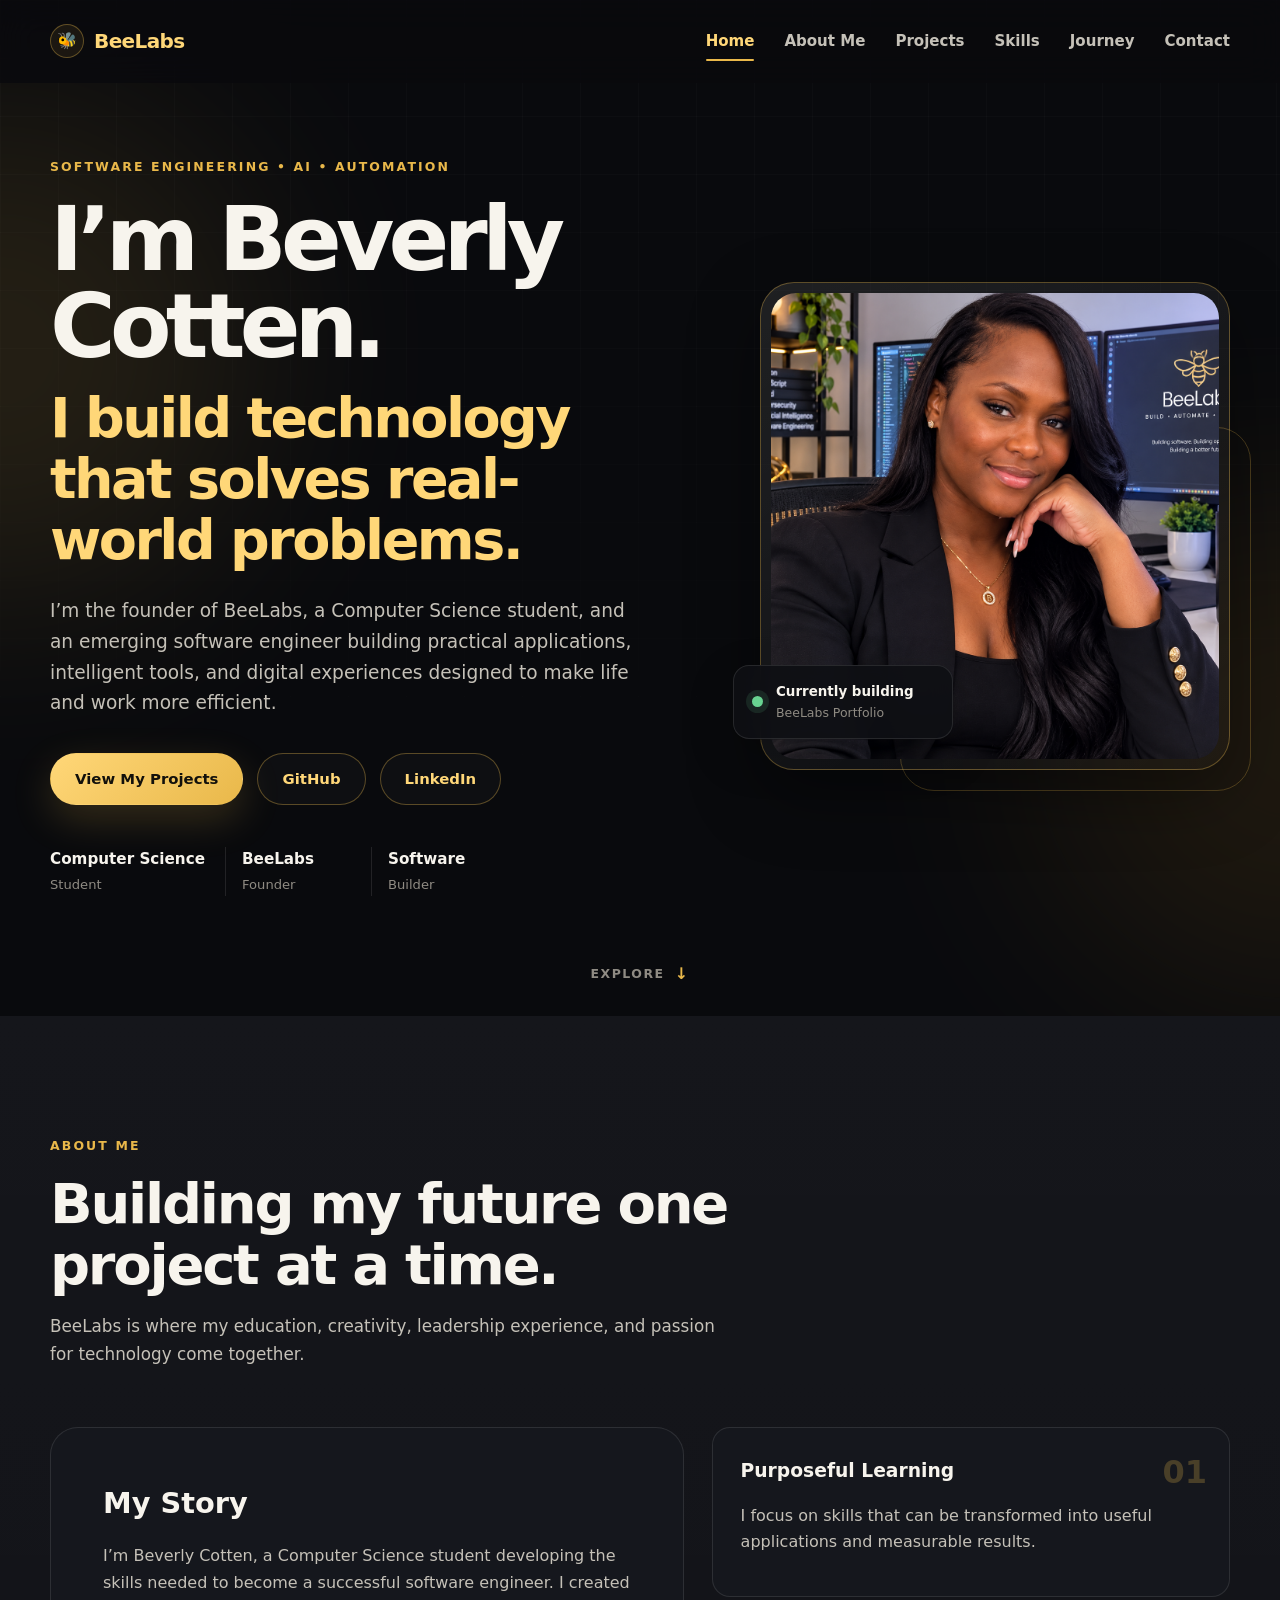
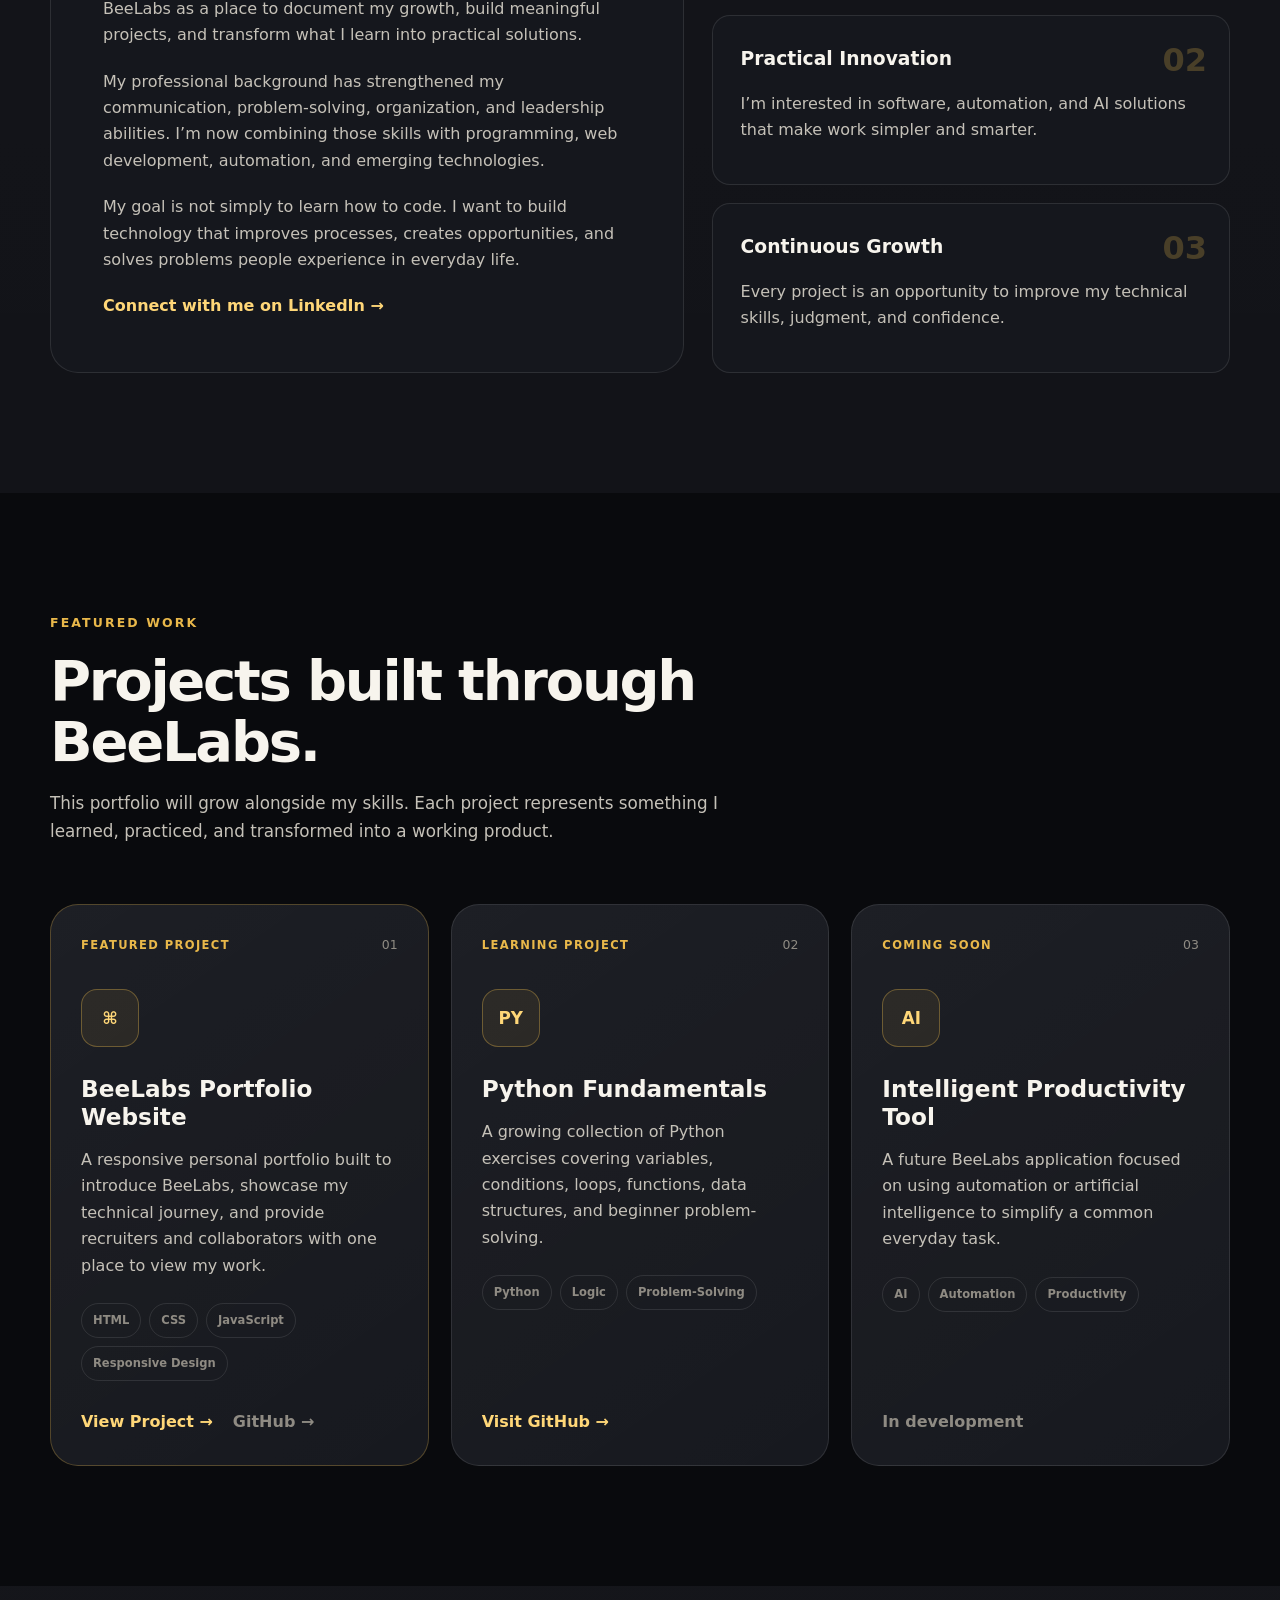
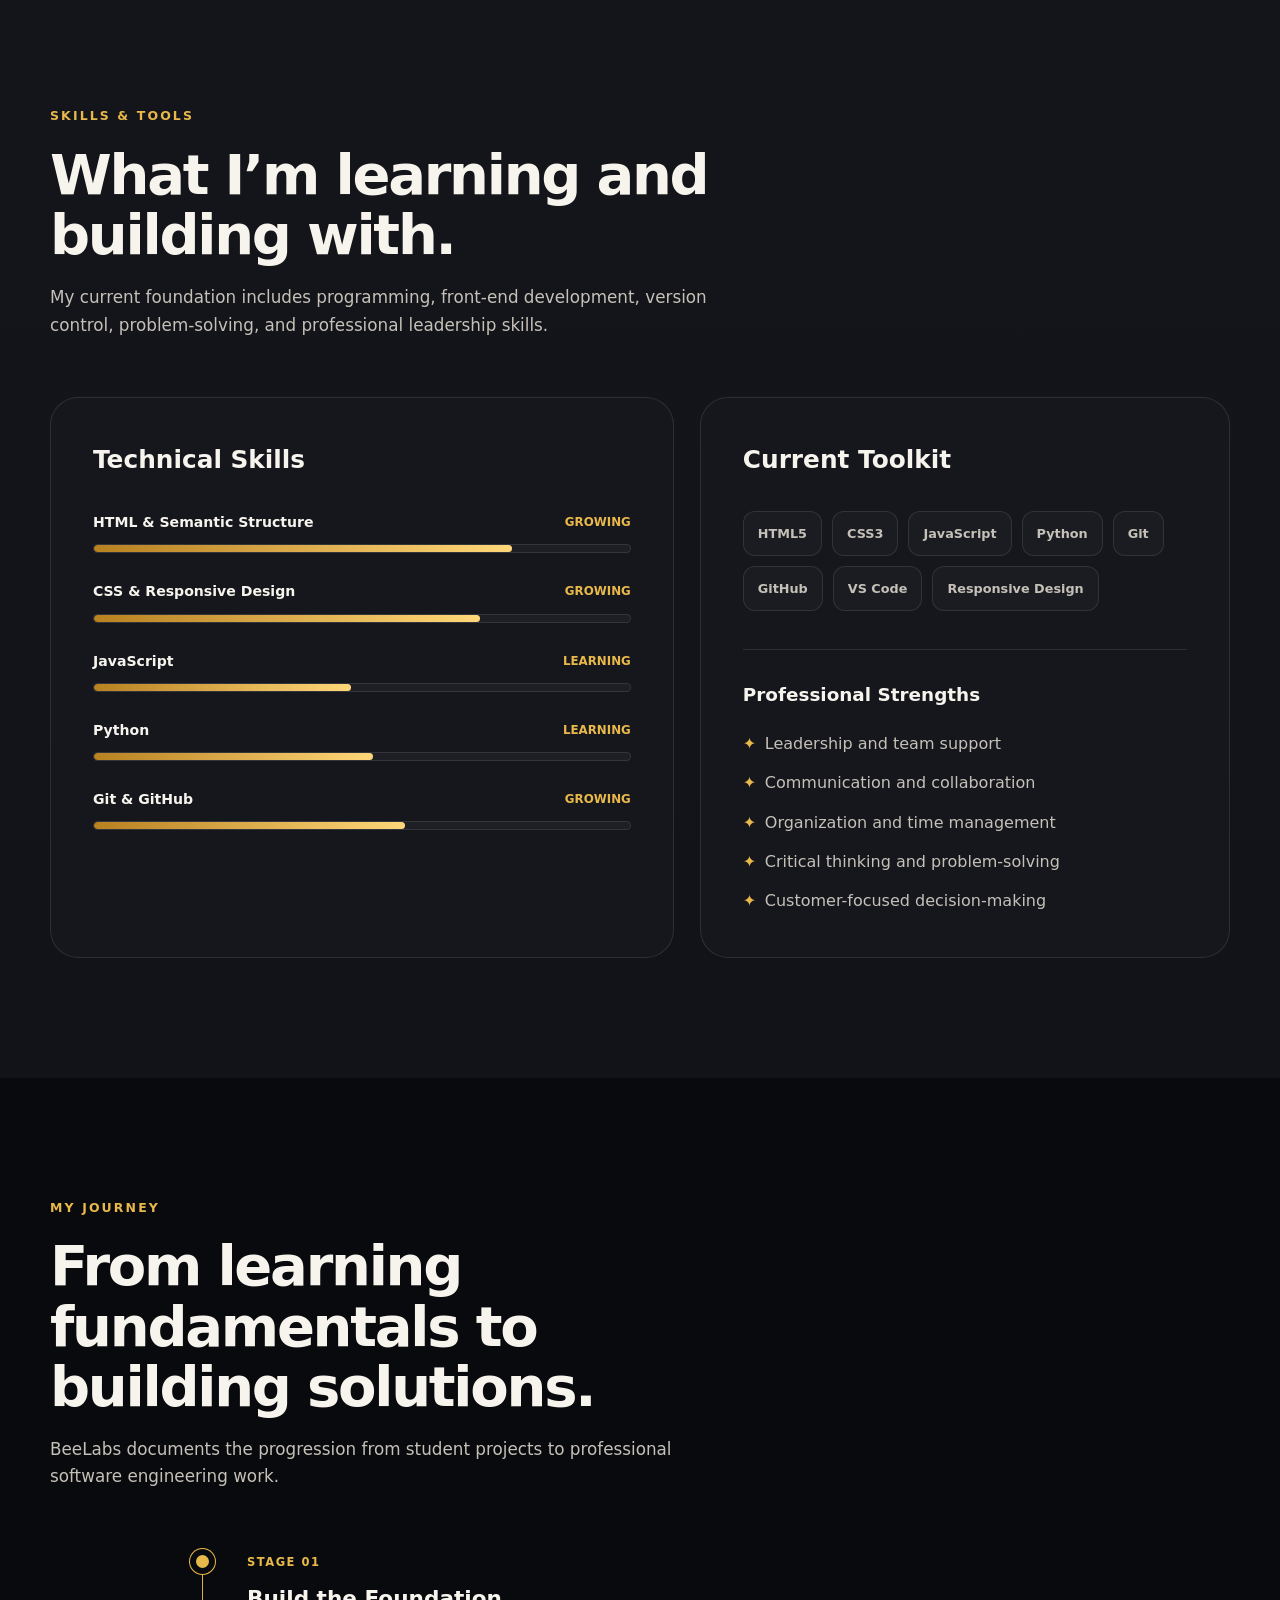
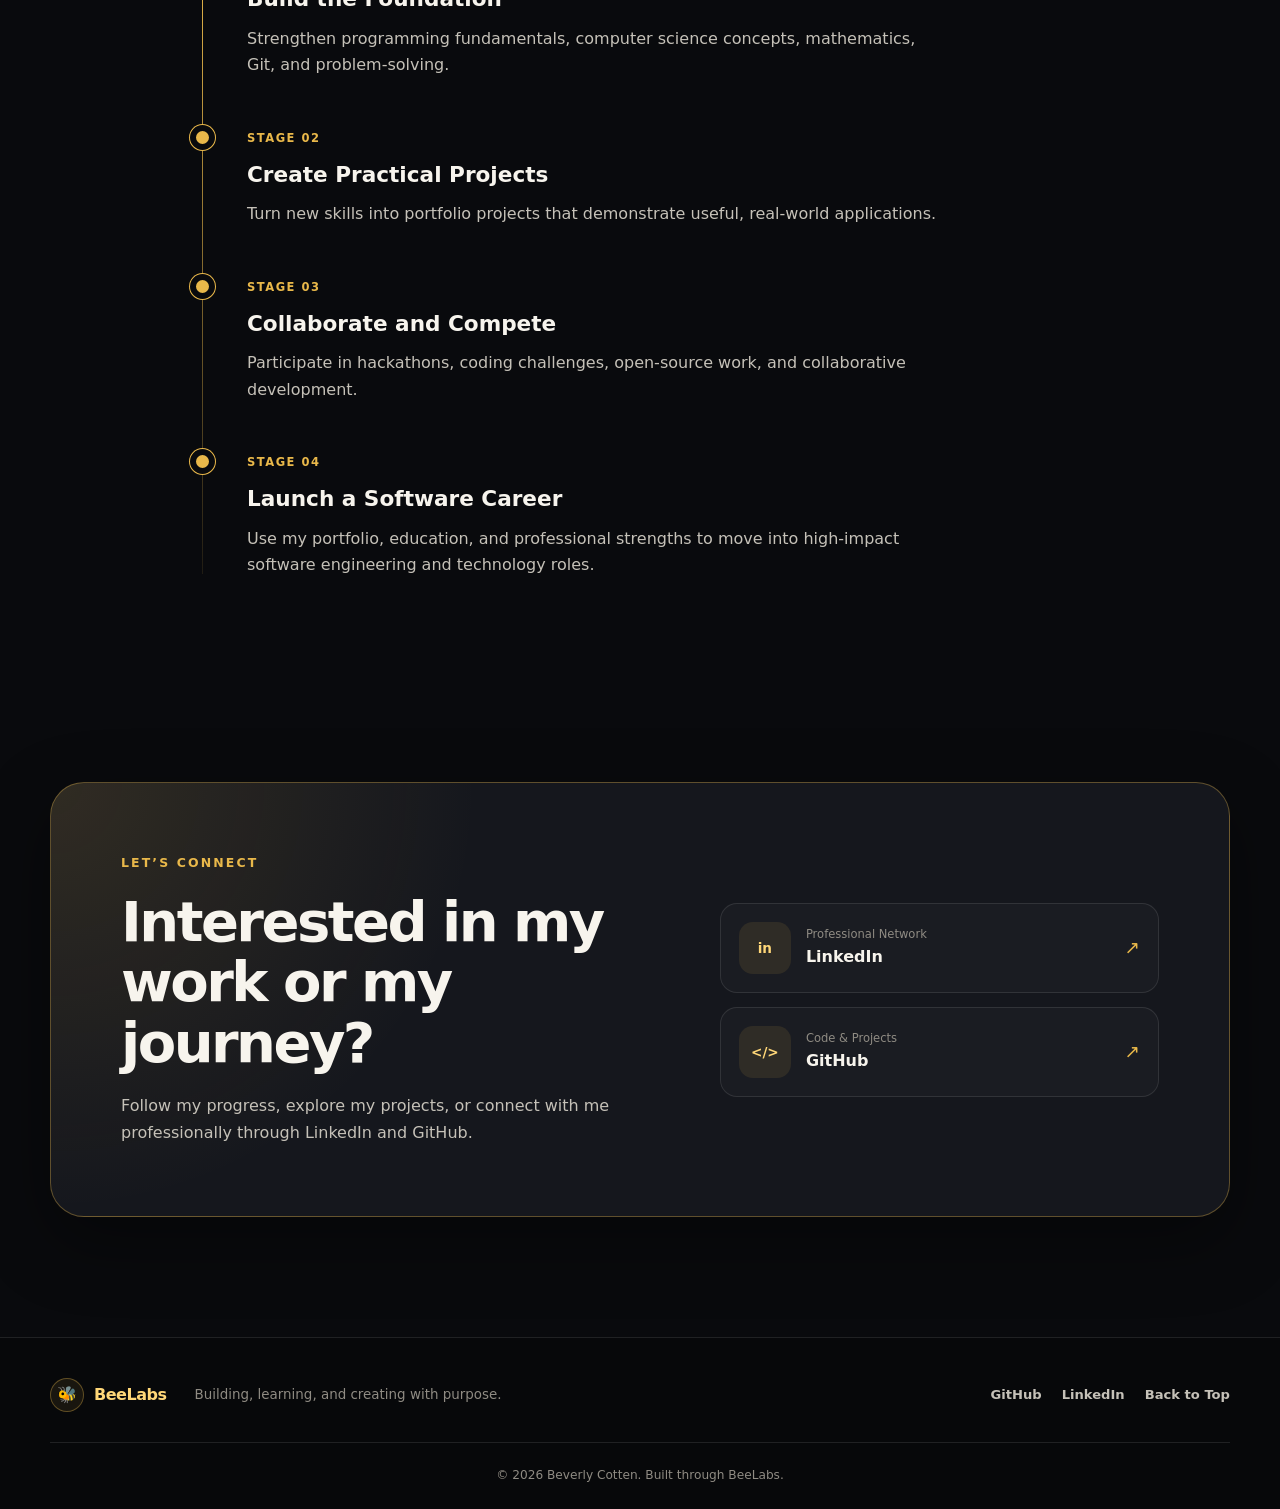
==== commit 4d2151df: "Catch up BeeLabs production documents and available smaller assets Preserve episode folders, recordi" ====
--- a/Projects/002-BeeLabs-Website/index.html
+++ b/Projects/002-BeeLabs-Website/index.html
@@ -138,7 +138,7 @@
                         <div class="image-accent"></div>
 
                         <img
-                            src="images/beverly-beelabs.png.png"
+                            src="images/beverly-beelabs.png"
                             alt="Beverly Cotten, founder of BeeLabs"
                         >
 
